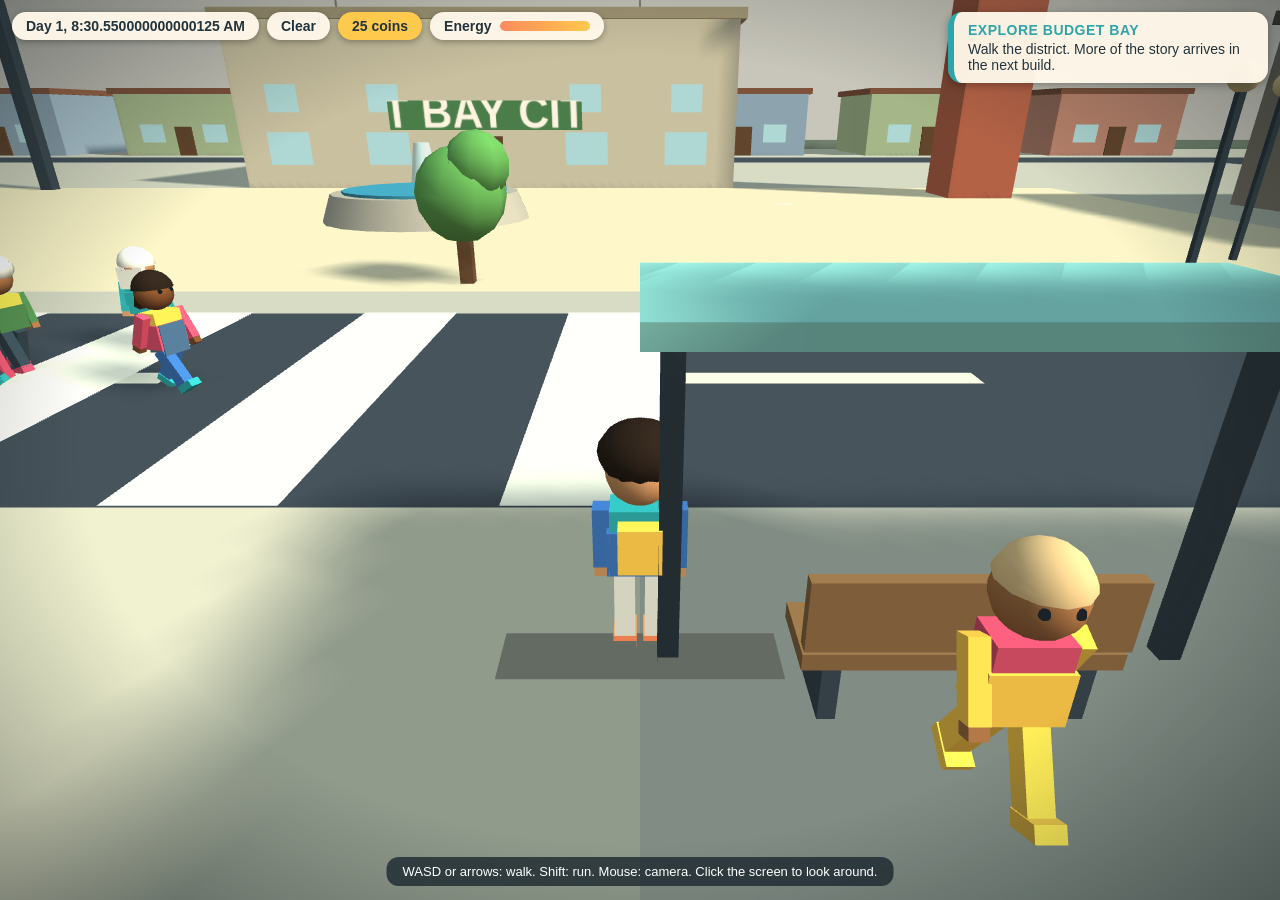
==== game/index.html @ 0b0a2f9e "Checkpoints 2-3: engine core (config, audio, save, input), character rigs with schedules, full Budge" ====
<!DOCTYPE html>
<html lang="en">
<head>
<meta charset="UTF-8">
<meta name="viewport" content="width=device-width, initial-scale=1.0">
<title>Coin City: Build Your Future. Chapter One: Budget Bay</title>
<link rel="stylesheet" href="css/style.css">
</head>
<body>
<div id="game">
  <canvas id="view"></canvas>

  <!-- Heads up display -->
  <div id="hud" class="hidden">
    <div id="hudTop">
      <div class="chip" id="chipClock">Day 1, 8:30 AM</div>
      <div class="chip" id="chipWeather">Clear</div>
      <div class="chip money" id="chipCash">25 coins</div>
      <div class="chip money2 hidden" id="chipSave">Saved 0</div>
      <div class="chip debtChip hidden" id="chipDebt">Debt 0</div>
      <div class="chip energyWrap"><span>Energy</span><div class="bar"><div id="energyFill"></div></div></div>
    </div>
    <div id="tracker" class="hidden"><div id="trackerTitle"></div><div id="trackerObj"></div></div>
    <div id="basketChip" class="hidden"></div>
    <div id="bizHUD" class="hidden"></div>
    <div id="prompt" class="hidden"></div>
    <div id="hintBar" class="hidden"></div>
    <div id="toastWrap"></div>
  </div>

  <!-- Dialogue -->
  <div id="dlg" class="hidden">
    <div id="dlgCard">
      <div id="dlgPortrait"><span id="dlgFace"></span></div>
      <div id="dlgBody">
        <div id="dlgName"></div>
        <div id="dlgText"></div>
        <div id="dlgChoices"></div>
        <div id="dlgNext">E or click to continue</div>
      </div>
    </div>
  </div>

  <!-- Phone -->
  <div id="phone" class="hidden">
    <div id="phoneShell">
      <div id="phoneTop"><span id="phoneClock"></span><span>Budget Bay Net</span></div>
      <div id="phoneScreen"></div>
      <div id="phoneDock"></div>
    </div>
  </div>

  <!-- Generic modal panel: shops, minigames, lens, allocator, report -->
  <div id="panel" class="hidden"><div id="panelCard"></div></div>

  <!-- Fullscreen menus -->
  <div id="menu" class="hidden"><div id="menuCard"></div></div>

  <!-- Cinematic dressing -->
  <div id="fade"></div>
  <div class="lbox" id="lboxT"></div>
  <div class="lbox" id="lboxB"></div>
  <div id="caption" class="hidden"></div>
  <div id="banner" class="hidden"><div id="bannerTitle"></div><div id="bannerSub"></div></div>
  <div id="skipHint" class="hidden">Enter: skip</div>

  <!-- Effects -->
  <canvas id="glitchFX" class="hidden"></canvas>
  <div id="lensTint" class="hidden"></div>
  <div id="vignette"></div>
</div>

<script src="js/lib/three.min.js"></script>
<script src="js/config.js"></script>
<script src="js/audio.js"></script>
<script src="js/save.js"></script>
<script src="js/input.js"></script>
<script src="js/characters.js"></script>
<script src="js/world.js"></script>
<script src="js/player.js"></script>
<script src="js/ui.js"></script>
<script src="js/main.js"></script>
</body>
</html>
---- game/css/style.css ----
/* Coin City UI. Palette: teal 2FA5A9, coral FF8A5C, gold FFC94D, mint 9FE2BF, cream FFF4E0, ink 22333B */
:root{
  --teal:#2FA5A9; --coral:#FF8A5C; --gold:#FFC94D; --mint:#9FE2BF;
  --cream:#FFF4E0; --ink:#22333B; --card:rgba(255,248,235,.96);
  --uiScale:1; --font:"Trebuchet MS","Segoe UI",Verdana,sans-serif;
}
*{margin:0;padding:0;box-sizing:border-box;-webkit-user-select:none;user-select:none}
html,body{width:100%;height:100%;overflow:hidden;background:#10202a;font-family:var(--font);color:var(--ink)}
#game{position:relative;width:100%;height:100%}
#view{position:absolute;inset:0;width:100%;height:100%;display:block;cursor:crosshair}
.hidden{display:none !important}
button{font-family:var(--font)}
input,select{font-family:var(--font)}

/* generic buttons */
.btn{display:inline-block;border:0;border-radius:14px;padding:10px 18px;font-size:calc(15px*var(--uiScale));
  font-weight:700;color:#fff;background:var(--teal);cursor:pointer;box-shadow:0 3px 0 rgba(0,0,0,.25);
  transition:transform .06s, filter .12s}
.btn:hover{filter:brightness(1.1)}
.btn:active{transform:translateY(2px);box-shadow:0 1px 0 rgba(0,0,0,.25)}
.btn:focus-visible{outline:3px solid var(--gold);outline-offset:2px}
.btn.gold{background:var(--gold);color:var(--ink)}
.btn.coral{background:var(--coral)}
.btn.ghost{background:rgba(34,51,59,.12);color:var(--ink)}
.btn.small{padding:6px 12px;font-size:calc(13px*var(--uiScale));border-radius:10px}
.btn:disabled{opacity:.45;cursor:not-allowed;filter:grayscale(.6)}

/* HUD */
#hud{position:absolute;inset:0;pointer-events:none;z-index:20}
#hudTop{position:absolute;top:12px;left:12px;display:flex;gap:8px;flex-wrap:wrap;max-width:70%}
.chip{background:var(--card);border-radius:20px;padding:6px 14px;font-weight:700;
  font-size:calc(14px*var(--uiScale));box-shadow:0 2px 6px rgba(0,0,0,.3);display:flex;align-items:center;gap:8px}
.chip.money{background:var(--gold)}
.chip.money2{background:var(--mint)}
.chip.debtChip{background:#f3c1c1}
.energyWrap .bar{width:90px;height:10px;border-radius:6px;background:rgba(0,0,0,.18);overflow:hidden}
#energyFill{height:100%;width:100%;background:linear-gradient(90deg,var(--coral),var(--gold));border-radius:6px;transition:width .3s}
#tracker{position:absolute;top:12px;right:12px;background:var(--card);border-radius:14px;padding:10px 14px;
  max-width:320px;box-shadow:0 2px 8px rgba(0,0,0,.3);border-left:6px solid var(--teal)}
#trackerTitle{font-weight:800;font-size:calc(14px*var(--uiScale));color:var(--teal);text-transform:uppercase;letter-spacing:.5px}
#trackerObj{font-size:calc(14px*var(--uiScale));margin-top:3px}
#prompt{position:absolute;bottom:16%;left:50%;transform:translateX(-50%);background:var(--card);
  border-radius:14px;padding:10px 20px;font-weight:800;font-size:calc(16px*var(--uiScale));
  box-shadow:0 3px 10px rgba(0,0,0,.4);border:3px solid var(--gold)}
#prompt b{background:var(--ink);color:#fff;border-radius:6px;padding:1px 8px;margin-right:8px}
#hintBar{position:absolute;bottom:14px;left:50%;transform:translateX(-50%);background:rgba(20,32,40,.75);
  color:#fff;border-radius:12px;padding:7px 16px;font-size:calc(13px*var(--uiScale));white-space:nowrap}
#basketChip{position:absolute;bottom:14px;right:14px;background:var(--gold);border-radius:14px;
  padding:8px 16px;font-weight:800;box-shadow:0 3px 8px rgba(0,0,0,.35)}
#bizHUD{position:absolute;top:70px;left:12px;background:var(--card);border-radius:14px;padding:8px 14px;
  font-weight:700;font-size:calc(13px*var(--uiScale));box-shadow:0 2px 8px rgba(0,0,0,.3);border-left:6px solid var(--coral)}
#toastWrap{position:absolute;top:70px;right:12px;display:flex;flex-direction:column;gap:8px;align-items:flex-end}
.toast{background:var(--card);border-radius:12px;padding:9px 16px;font-weight:700;font-size:calc(14px*var(--uiScale));
  box-shadow:0 3px 10px rgba(0,0,0,.35);animation:toastIn .25s ease-out;border-left:5px solid var(--gold);max-width:340px}
.toast.bad{border-left-color:var(--coral)}
.toast.info{border-left-color:var(--teal)}
@keyframes toastIn{from{transform:translateX(30px);opacity:0}to{transform:none;opacity:1}}
.toast.out{transition:opacity .5s;opacity:0}

/* Dialogue */
#dlg{position:absolute;inset:0;z-index:40;display:flex;align-items:flex-end;justify-content:center;
  padding-bottom:4vh;background:linear-gradient(transparent 60%,rgba(10,20,26,.55))}
#dlgCard{display:flex;gap:14px;width:min(760px,92vw);background:var(--card);border-radius:20px;
  padding:16px;box-shadow:0 8px 30px rgba(0,0,0,.5);border:3px solid rgba(47,165,169,.5)}
#dlgPortrait{width:84px;height:84px;border-radius:50%;flex:none;display:flex;align-items:center;justify-content:center;
  font-size:38px;font-weight:900;color:#fff;background:var(--teal);box-shadow:inset 0 -8px 0 rgba(0,0,0,.15);
  animation:talkBob 1.6s ease-in-out infinite}
@keyframes talkBob{0%,100%{transform:translateY(0)}50%{transform:translateY(-4px)}}
#dlgBody{flex:1;min-width:0}
#dlgName{font-weight:900;color:var(--teal);font-size:calc(15px*var(--uiScale));text-transform:uppercase;letter-spacing:.5px}
#dlgText{font-size:calc(17px*var(--uiScale));line-height:1.45;margin:4px 0 8px;min-height:44px}
#dlgChoices{display:flex;flex-direction:column;gap:7px}
.choice{background:#fff;border:2px solid var(--teal);border-radius:12px;padding:9px 14px;text-align:left;
  font-size:calc(15px*var(--uiScale));font-weight:700;cursor:pointer;color:var(--ink)}
.choice:hover{background:var(--mint)}
.choice .sub{display:block;font-weight:400;font-size:calc(12.5px*var(--uiScale));opacity:.75}
.choice.lens{border-color:#7b5cff;border-style:dashed}
#dlgNext{font-size:calc(12px*var(--uiScale));opacity:.55;text-align:right}

/* Phone */
#phone{position:absolute;inset:0;z-index:45;display:flex;align-items:center;justify-content:flex-end;
  padding-right:4vw;background:rgba(10,20,26,.35)}
#phoneShell{width:min(380px,92vw);height:min(640px,88vh);background:#1d2b33;border-radius:34px;padding:14px;
  box-shadow:0 15px 50px rgba(0,0,0,.6);display:flex;flex-direction:column;border:3px solid #34495a}
#phoneTop{color:#cfe8ea;font-size:12px;display:flex;justify-content:space-between;padding:2px 10px 8px}
#phoneScreen{flex:1;background:var(--cream);border-radius:20px;overflow-y:auto;padding:12px;pointer-events:auto}
#phoneDock{display:flex;justify-content:center;gap:10px;padding-top:10px}
.dockBtn{width:46px;height:46px;border-radius:14px;border:0;font-size:22px;cursor:pointer;background:#31424d;color:#fff}
.dockBtn.active,.dockBtn:hover{background:var(--teal)}
.appGrid{display:grid;grid-template-columns:repeat(3,1fr);gap:12px}
.appIcon{background:#fff;border:0;border-radius:16px;padding:12px 4px;display:flex;flex-direction:column;align-items:center;gap:5px;
  cursor:pointer;box-shadow:0 2px 5px rgba(0,0,0,.15);font-weight:700;font-size:12px;color:var(--ink)}
.appIcon:hover{background:var(--mint)}
.appIcon span{font-size:26px}
.appHead{display:flex;align-items:center;gap:8px;margin-bottom:10px}
.appHead h3{font-size:17px;flex:1}
.rowline{display:flex;justify-content:space-between;padding:7px 4px;border-bottom:1px dashed rgba(0,0,0,.15);font-size:14px}
.rowline b.pos{color:#1c7d32}.rowline b.neg{color:#b23b2e}
.msgCard{background:#fff;border-radius:12px;padding:9px 12px;margin-bottom:8px;font-size:13.5px;box-shadow:0 1px 3px rgba(0,0,0,.12)}
.msgCard .from{font-weight:800;color:var(--teal);font-size:12px}
.msgCard.scam .from{color:#b23b2e}
#mapCanvas{width:100%;border-radius:12px;background:#dfe8dd}
.legend{font-size:11.5px;opacity:.8;margin-top:6px;line-height:1.5}

/* Panels (modal) */
#panel{position:absolute;inset:0;z-index:50;display:flex;align-items:center;justify-content:center;background:rgba(10,20,26,.5)}
#panelCard{width:min(680px,94vw);max-height:88vh;overflow-y:auto;background:var(--card);border-radius:22px;
  padding:22px;box-shadow:0 12px 50px rgba(0,0,0,.55);border-top:8px solid var(--teal);pointer-events:auto}
#panelCard h2{color:var(--teal);margin-bottom:6px;font-size:calc(22px*var(--uiScale))}
#panelCard h3{margin:12px 0 6px;font-size:calc(16px*var(--uiScale))}
#panelCard p{font-size:calc(14.5px*var(--uiScale));line-height:1.5;margin-bottom:8px}
.itemGrid{display:grid;grid-template-columns:repeat(auto-fill,minmax(150px,1fr));gap:10px;margin:10px 0}
.itemCard{background:#fff;border-radius:14px;padding:10px;box-shadow:0 2px 6px rgba(0,0,0,.15);font-size:13px}
.itemCard .nm{font-weight:800}.itemCard .pr{color:#1c7d32;font-weight:800}
.itemCard .tag{display:inline-block;font-size:10.5px;background:var(--mint);border-radius:8px;padding:1px 7px;margin:2px 2px 0 0}
.itemCard .tag.want{background:#ffd9c9}
.allocRow{display:flex;align-items:center;gap:10px;padding:8px 0;border-bottom:1px dashed rgba(0,0,0,.15)}
.allocRow .nm{flex:1;font-weight:700;font-size:14px}
.allocRow .nm small{display:block;font-weight:400;opacity:.7;font-size:11.5px}
.allocRow .val{width:56px;text-align:center;font-weight:900;font-size:16px}
.stepBtn{width:34px;height:34px;border-radius:10px;border:0;background:var(--teal);color:#fff;font-size:18px;font-weight:900;cursor:pointer}
.stepBtn:disabled{opacity:.35}
.bigTotal{font-size:18px;font-weight:900;text-align:right;margin:10px 0}
.barRow{display:flex;align-items:center;gap:8px;font-size:13px;margin:4px 0}
.barRow .bbar{flex:1;height:12px;border-radius:8px;background:rgba(0,0,0,.12);overflow:hidden}
.barRow .bfill{height:100%;background:var(--teal)}
.lensCol{display:grid;grid-template-columns:1fr 1fr;gap:12px}
.lensCard{background:#fff;border-radius:14px;padding:12px;border-top:5px solid #7b5cff;font-size:13.5px}
.lensCard h4{margin-bottom:6px}
.panelBtns{display:flex;gap:10px;justify-content:flex-end;margin-top:14px;flex-wrap:wrap}

/* Menus */
#menu{position:absolute;inset:0;z-index:60;display:flex;align-items:center;justify-content:center;
  background:radial-gradient(ellipse at 50% 30%,#2d5a63,#132630 75%);background-size:cover;background-position:center}
#menu.keyart{background-size:cover;background-position:center}
#menuCard{width:min(720px,94vw);max-height:92vh;overflow-y:auto;background:var(--card);border-radius:26px;
  padding:28px;box-shadow:0 15px 60px rgba(0,0,0,.6);text-align:center;pointer-events:auto}
#menuCard h1{font-size:calc(34px*var(--uiScale));color:var(--teal);letter-spacing:1px;text-shadow:2px 2px 0 var(--gold)}
#menuCard h2{font-size:calc(20px*var(--uiScale));color:var(--coral);margin-bottom:14px}
#menuCard .menuList{display:flex;flex-direction:column;gap:10px;max-width:340px;margin:14px auto}
.setRow{display:flex;align-items:center;justify-content:space-between;gap:10px;padding:8px 4px;
  border-bottom:1px dashed rgba(0,0,0,.15);font-size:14px;text-align:left}
.setRow label{font-weight:700}
.setRow input[type=range]{width:150px}
.saveSlot{background:#fff;border-radius:14px;padding:12px;margin:8px 0;display:flex;align-items:center;gap:12px;box-shadow:0 2px 6px rgba(0,0,0,.15);text-align:left}
.saveSlot .info{flex:1;font-size:13.5px}
.saveSlot .info b{font-size:15px}

/* Character creator */
.creatorWrap{display:flex;gap:18px;flex-wrap:wrap;text-align:left}
#creatorPreview{width:220px;height:300px;border-radius:16px;background:linear-gradient(#bde8ea,#8fd0c8);flex:none}
.creatorOpts{flex:1;min-width:260px}
.optRow{margin-bottom:8px}
.optRow .lbl{font-weight:800;font-size:13px;text-transform:uppercase;letter-spacing:.5px;color:var(--teal)}
.swatches{display:flex;gap:6px;flex-wrap:wrap;margin-top:4px}
.sw{width:30px;height:30px;border-radius:50%;border:3px solid transparent;cursor:pointer;box-shadow:0 1px 3px rgba(0,0,0,.3)}
.sw.sel{border-color:var(--ink)}
.sw.txt{width:auto;min-width:30px;border-radius:10px;background:#fff;padding:0 8px;font-weight:800;font-size:12px;line-height:26px}
.nameInput{width:100%;padding:10px;border-radius:12px;border:2px solid var(--teal);font-size:16px;font-weight:700}

/* Cinematic dressing */
#fade{position:absolute;inset:0;background:#000;opacity:1;pointer-events:none;transition:opacity .6s;z-index:80}
#fade.clear{opacity:0}
.lbox{position:absolute;left:0;right:0;height:0;background:#000;z-index:70;transition:height .8s;pointer-events:none}
#lboxT{top:0}#lboxB{bottom:0}
.lbox.on{height:11vh}
#caption{position:absolute;bottom:14vh;left:0;right:0;text-align:center;z-index:71;color:#fff;
  font-size:calc(20px*var(--uiScale));font-weight:700;text-shadow:0 2px 8px #000;padding:0 10vw;transition:opacity .5s}
#banner{position:absolute;top:22vh;left:0;right:0;text-align:center;z-index:71;pointer-events:none;animation:bannerIn .5s ease-out}
#bannerTitle{font-size:calc(30px*var(--uiScale));font-weight:900;color:#fff;text-shadow:0 3px 0 var(--teal),0 6px 16px rgba(0,0,0,.6);letter-spacing:1px}
#bannerSub{font-size:calc(16px*var(--uiScale));font-weight:700;color:var(--gold);text-shadow:0 2px 8px rgba(0,0,0,.7)}
@keyframes bannerIn{from{transform:translateY(-16px);opacity:0}to{transform:none;opacity:1}}
#skipHint{position:absolute;bottom:16px;right:18px;z-index:72;color:#fff;opacity:.7;font-size:13px;background:rgba(0,0,0,.4);padding:5px 12px;border-radius:10px}

/* Effects */
#glitchFX{position:absolute;inset:0;width:100%;height:100%;z-index:75;pointer-events:none}
#lensTint{position:absolute;inset:0;z-index:35;pointer-events:none;
  background:radial-gradient(ellipse at center,rgba(123,92,255,.12),rgba(30,20,80,.42));
  backdrop-filter:saturate(.55) hue-rotate(15deg)}
#vignette{position:absolute;inset:0;pointer-events:none;z-index:10;
  background:radial-gradient(ellipse at center,transparent 62%,rgba(8,16,22,.42))}

/* Accessibility modes */
body.highContrast .chip,body.highContrast #dlgCard,body.highContrast #panelCard,body.highContrast #tracker{
  background:#fff;border:2px solid #000}
body.highContrast #dlgText,body.highContrast .rowline{color:#000}
body.reducedMotion *{animation:none !important;transition:none !important}
body.bigText{--uiScale:1.25}
body.hugeText{--uiScale:1.5}

@media (max-width:700px){
  #hudTop{max-width:60%}
  #phone{justify-content:center;padding-right:0}
}
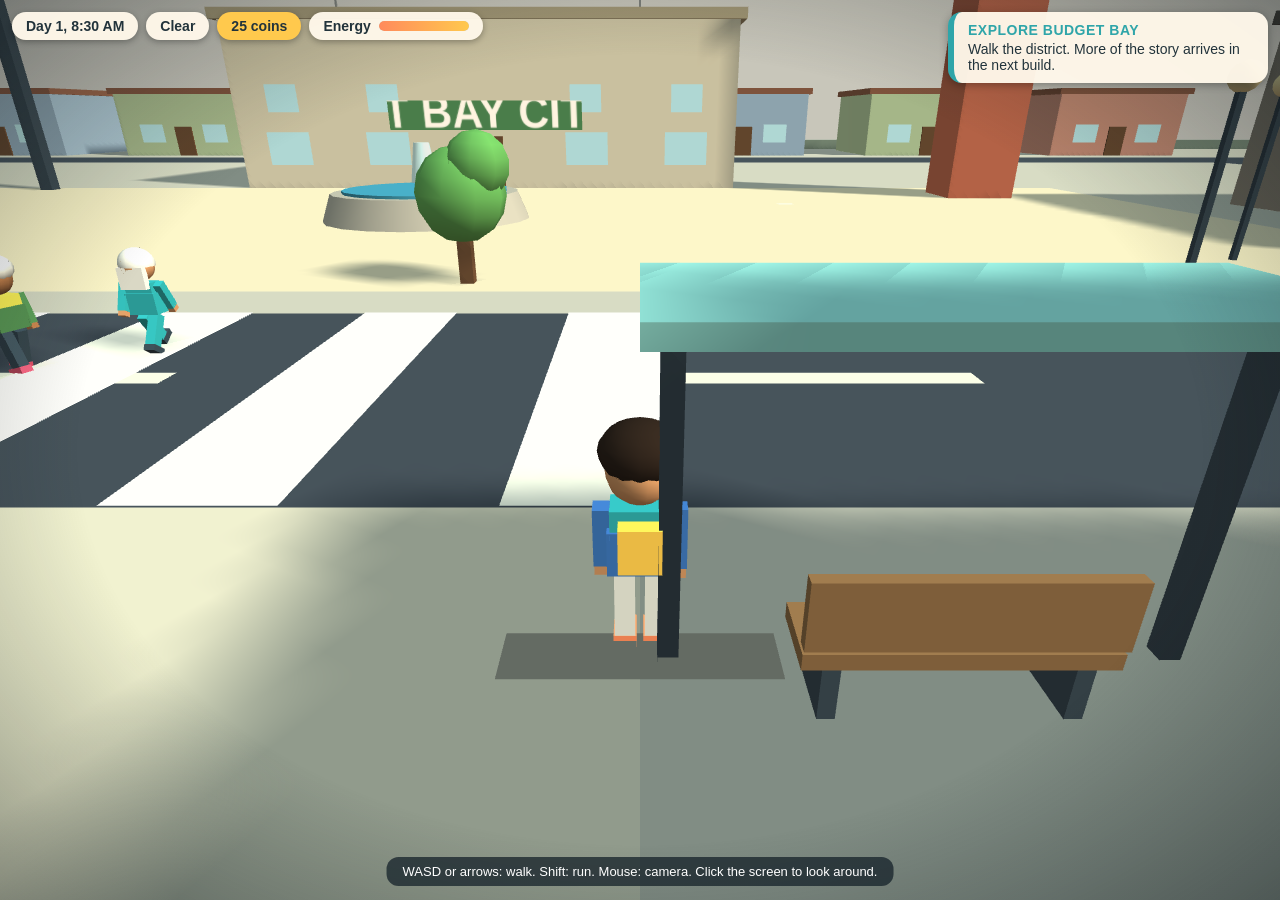
==== commit adad0a95: "Playable checkpoint delivery: drag-look camera fallback for embedded previews, single-file self-cont" ====
--- a/game/index.html
+++ b/game/index.html
@@ -77,6 +77,7 @@
 <script src="js/input.js"></script>
 <script src="js/characters.js"></script>
 <script src="js/world.js"></script>
+<script src="js/interiors.js"></script>
 <script src="js/player.js"></script>
 <script src="js/ui.js"></script>
 <script src="js/main.js"></script>
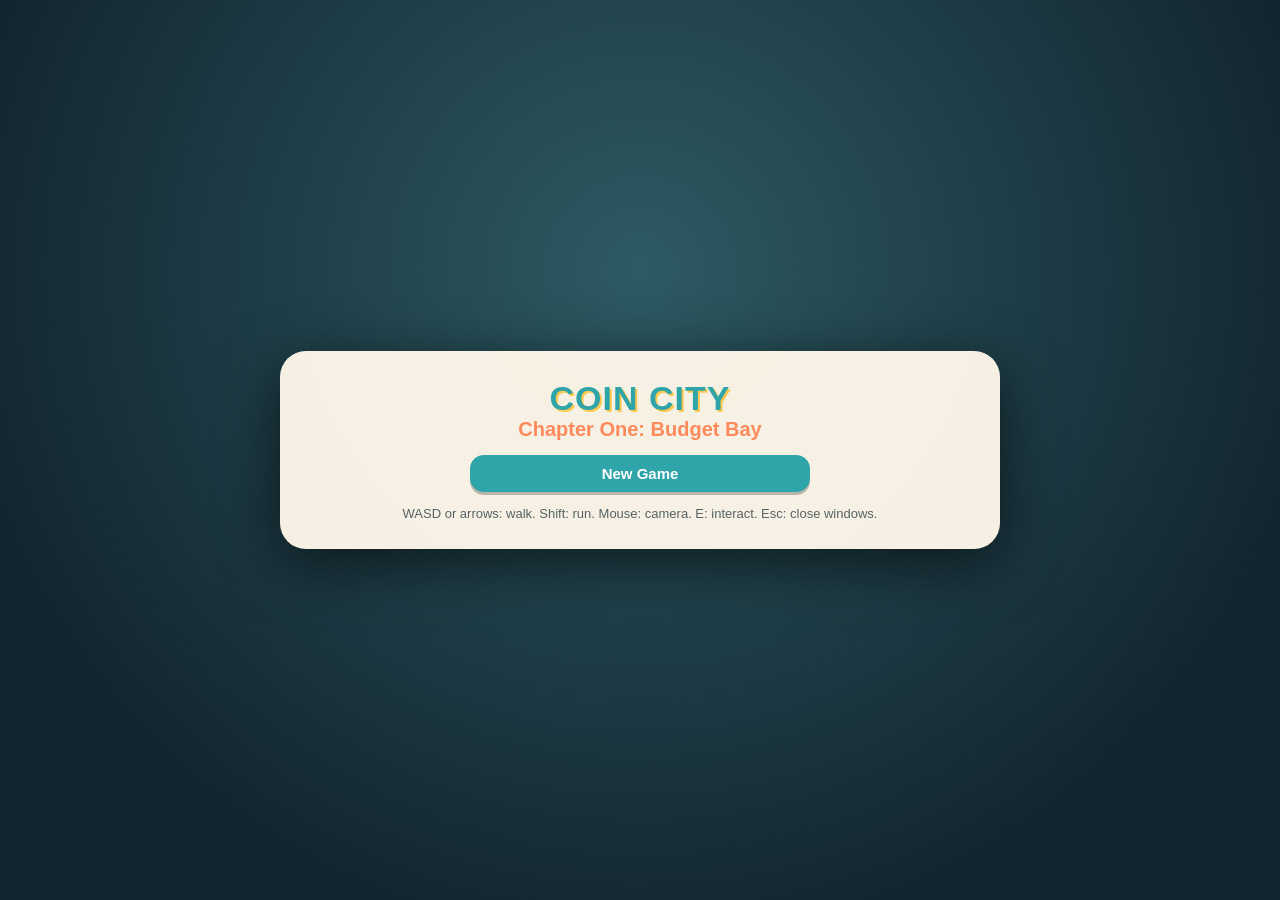
==== commit d418df47: "Mission 1: FIRST BUDGET complete, all 10 test scenarios pass, playable bundle exported" ====
--- a/game/index.html
+++ b/game/index.html
@@ -80,6 +80,7 @@
 <script src="js/interiors.js"></script>
 <script src="js/player.js"></script>
 <script src="js/ui.js"></script>
+<script src="js/missions.js"></script>
 <script src="js/main.js"></script>
 </body>
 </html>
